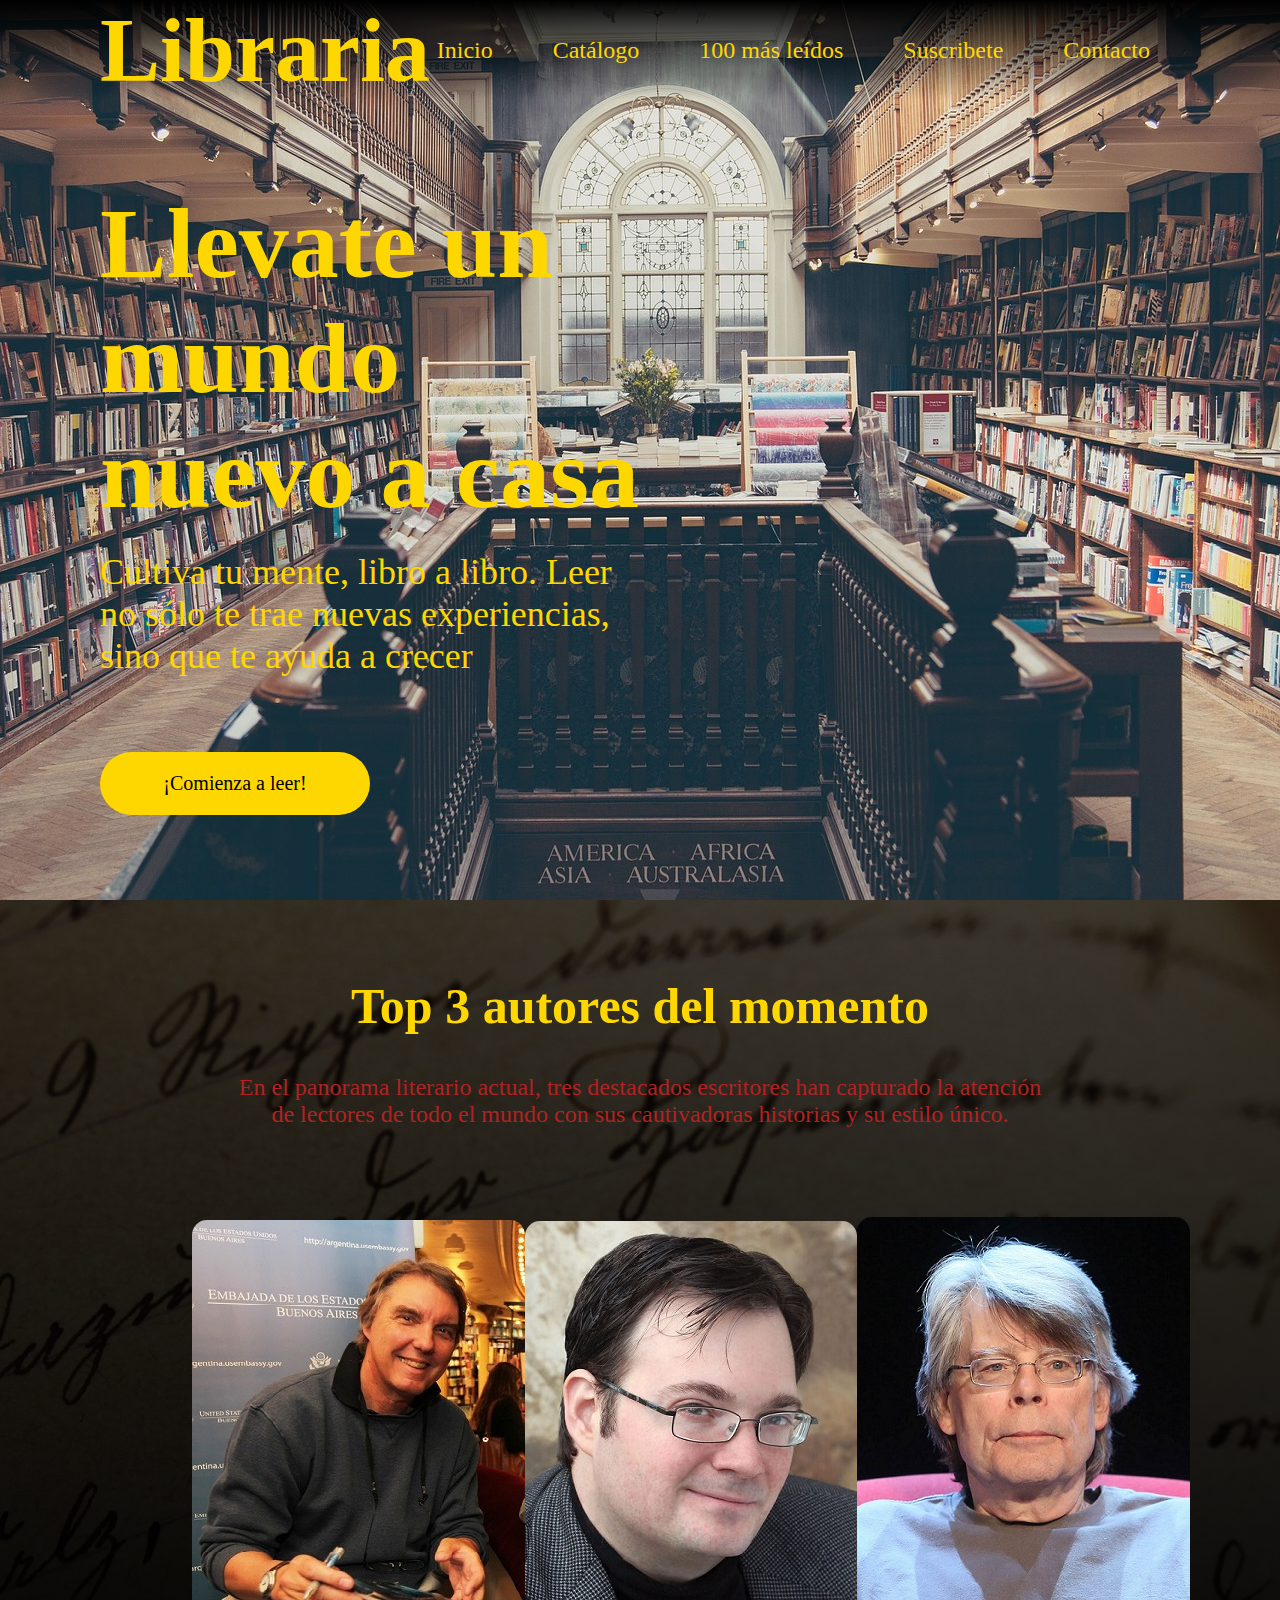
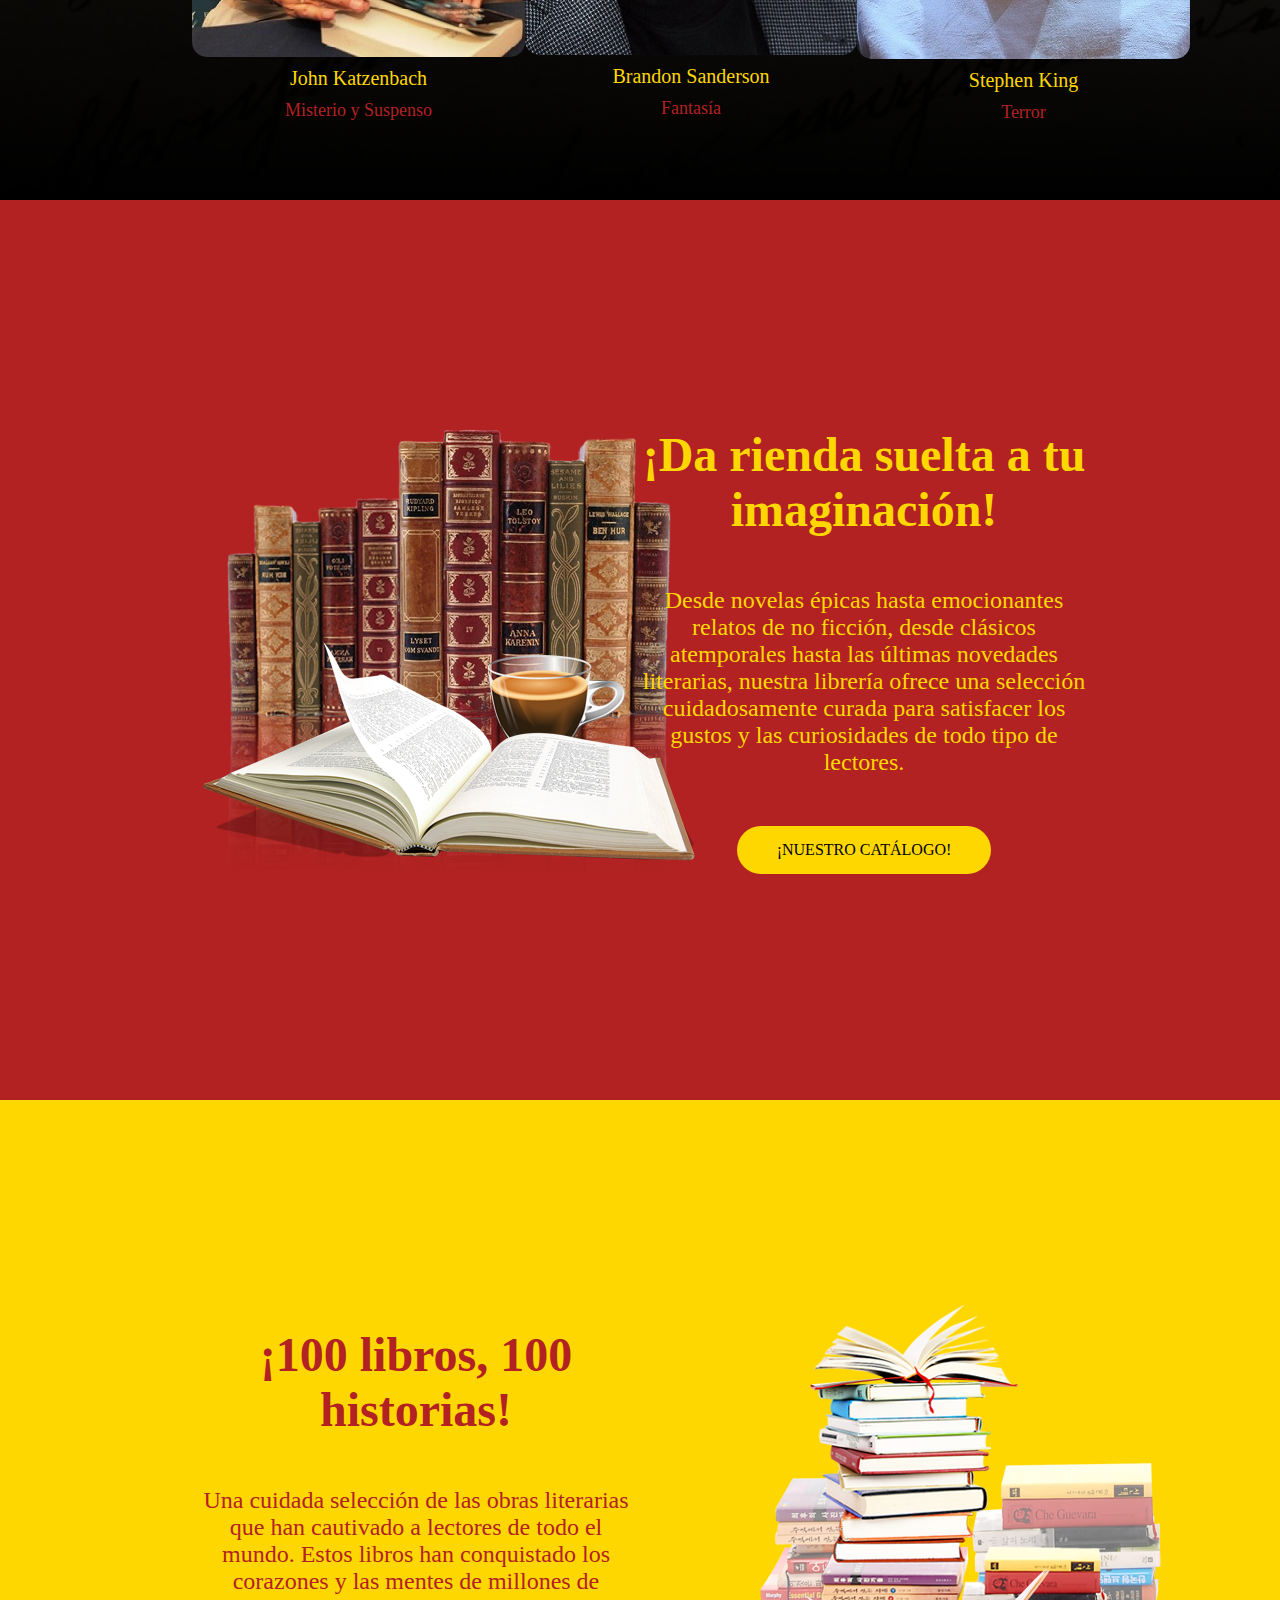
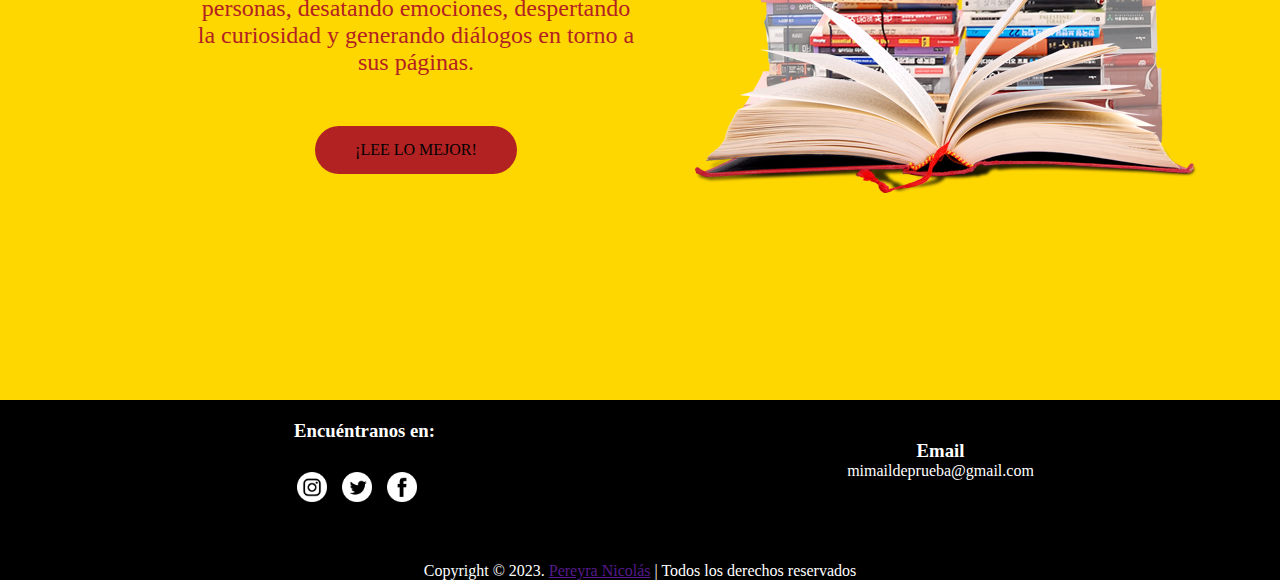
==== index.html @ 9ece628e "Proyecto Final - 01" ====
<!DOCTYPE html>
<html lang="en">
<head>
    <meta charset="UTF-8">
    <meta http-equiv="X-UA-Compatible" content="IE=edge">
    <meta name="viewport" content="width=device-width, initial-scale=1.0">
    <title>Libraria</title>

    <link rel="stylesheet" href="./CSS/estilos.css">
</head>

<body>
    <main class="principal">

        <!-- SECCIÓN 1 -->
        <section id="container">

            <header class="header1">
                <div class="nombrePagina">
                    <h1>Libraria</h1>
                </div>
                <nav>
                    <a href="#" class="links">Inicio</a>
                    <a href="./Pages/catalogo.html" class="links">Catálogo</a>
                    <a href="./Pages/mas_leidos.html" class="links">100 más leídos</a>
                    <a href="./Pages/formulario.html" class="links" target="_blank">Suscribete</a>
                    <a href="#container5" class="links">Contacto</a>
                </nav>
            </header>

            <div class="bannerHeader">
                <div class="textoBanner">
                    <h1>Llevate un mundo nuevo a casa</h1>
                    <p>Cultiva tu mente, libro a libro. Leer no sólo
                       te trae nuevas experiencias, sino que te ayuda a
                       crecer </p>
                    <a href="./Pages/catalogo.html">¡Comienza a leer!</a>
                </div>
            </div>

        </section>

        <!-- SECCIÓN 2 -->
        <section id="container2">
            <div class="textoAutoresML">
                <h2>Top 3 autores del momento</h2>
                <p>En el panorama literario actual, tres destacados escritores han capturado la atención de lectores de todo el mundo con sus cautivadoras historias y su estilo único.</p>
            </div>

            <div class="fotosAutoresML">
                <div class="imagen">
                    <img src="./Assets/Fotos/John_Katzenbach (recortada).jpg" alt="John Katzenbach">
                    <a href="#">John Katzenbach</a>
                    <p>Misterio y Suspenso</p>
                </div>

                <div class="imagen">
                    <img src="./Assets/Fotos/Brandon Sanderson(recortada).jpg" alt="Brandon Sanderson">
                    <a href="#">Brandon Sanderson</a>
                    <p>Fantasía</p>
                </div>

                <div class="imagen">
                    <img src="./Assets/Fotos/Stephen King(recortada).jpg" alt="Stephen King">
                    <a href="#">Stephen King</a>
                    <p>Terror</p>
                </div>
            </div>
        </section>

        <!-- SECCIÓN 3 -->

        <section id="container3">
            <div class="imgCatalogo">
                <img src="./Assets/Fotos/Libro.png" alt="">
            </div>

            <div class="textoCatalogo">
                <h2>¡Da rienda suelta a tu imaginación!</h2>
                <p>Desde novelas épicas hasta emocionantes relatos de no ficción, desde clásicos atemporales hasta las últimas novedades literarias, nuestra librería ofrece una selección cuidadosamente curada para satisfacer los gustos y las curiosidades de todo tipo de lectores.</p>
                <a href="./Pages/catalogo.html">¡NUESTRO CATÁLOGO!</a>
            </div>
        </section>

        <!-- SECCIÓN 4 -->

        <section id="container4">
            <div class="texto100">
                <h2>¡100 libros, 100 historias!</h2>
                <p>Una cuidada selección de las obras literarias que han cautivado a lectores de todo el mundo. Estos libros han conquistado los corazones y las mentes de millones de personas, desatando emociones, despertando la curiosidad y generando diálogos en torno a sus páginas.</p>
                <a href="#">¡LEE LO MEJOR!</a>
            </div>

            <div class="img100">
                <img src="./Assets/Fotos/Libro 2.png" alt="">
            </div>
        </section>

        <!-- SECCIÓN 5 -->

        <section id="container5">
            <div class="textoFooter">
                <div id="caja1">
                    <h3>Encuéntranos en:</h3>
                    <div id="redes">
                        <img src="./Assets/Iconos/Instagram.png" alt="Logo Instagram">
                        <img src="./Assets/Iconos/Twitter.png" alt="Logo Twitter">
                        <img src="./Assets/Iconos/Facebook.png" alt="Logo Facebook">
                    </div>
                </div>

                <div id="caja2">
                    <h3>Email</h3>
                    <p>mimaildeprueba@gmail.com</p>
                </div>
            </div>

            <footer>
                <p>Copyright &copy; 2023. <a href="">Pereyra Nicolás</a> | Todos los derechos reservados</p>
            </footer>
        </section>
    </main>

    
</body>

</html>
---- CSS/estilos.css ----
*{
    margin: 0;
    padding: 0;
    box-sizing: border-box;
}

.main{
    width: 100;
}

/* SECCIÓN 1 */

#container{
    width: 100%;
    height: 100vh;
    background-image: url(../Assets/Fotos/Fondo.jpg);
    background-position: center;
}

.header1{
    background-color: black;
    background: linear-gradient(180deg, rgba(0,0,0), rgba(0,0,0,0));
    width: 100%;
    height: 100px;
    display: flex;
    overflow: hidden;
}

.nombrePagina{
    color: gold;
    width: 20%;
    font-size: 45px;
    display: flex;
    align-items: center;
    justify-content: start;
    padding-left: 100px;
}

nav{
    width: 80%;
    display: flex;
    justify-content: end;
    align-items: center;
    padding-right: 100px;
}

.links{
    color: gold;
    padding: 70px 30px;
    text-decoration: none;
    font-size: 24px;
}

.links:hover{
    background-color: firebrick;
    color: #fff;
}

.bannerHeader{
    height: calc(100vh - 100px);
    width: 100%;
    display: flex;
    align-items: center;
    justify-content: start;
    color: gold;
}

.textoBanner{
    width: 50%;
    display: flex;
    flex-direction: column;
    padding-left: 100px;
}

.textoBanner h1{
    font-size: 100px;
}

.textoBanner p{
    font-size: 36px;
    margin: 20px 0 75px 0;
}

.textoBanner a{
    color: black;
    background-color: gold;
    padding: 20px 0;
    width: 50%;
    text-align: center;
    padding: 20px 0;
    text-decoration: none;
    font-size: 20px;
    border-radius: 50px;
}

.textoBanner a:hover{
    color: black;
    background-color: firebrick;
}

/* SECCIÓN 2 */

#container2{
    height: 100vh;
    width: 100%;
    display: flex;
    flex-direction: column;
    align-items: center;
    justify-content: center;
    background-image: linear-gradient(rgba(0, 0, 0, 0.712), rgb(0, 0, 0)), url(../Assets/Fotos/Fondo\ 2.jpg); 
    background-position: center;
    padding: 50px 0;
}

.textoAutoresML{
    width: 70%;
    display: flex;
    flex-direction: column;
    align-items: center;
    justify-content: center;
    text-align: center;
}

.textoAutoresML h2{
    color: gold;
    font-size: 50px;
}

.textoAutoresML p{
    color: firebrick;
    margin: 39px;
    font-size: 24px;
}

.fotosAutoresML{
    width: 70%;
    display: flex;
    flex-direction: row;
    justify-content: space-between;
    margin-top: 50px;
}

.imagen{
    display: flex;
    flex-direction: column;
    justify-content: center;
    align-items: center;
}

.imagen img{
    border-radius: 15px;
}

.imagen a{
    margin: 10px 0;
    font-size: 20px;
    text-decoration: none;
    color: gold;
}

.imagen p{
    font-size: 18px;
    color: firebrick;
}

/* SECCIÓN 3 */

#container3{
    height: 100vh;
    width: 100%;
    display: flex;
    flex-direction: row;
    align-items: center;
    justify-content: center;
    background-color: firebrick;
    padding: 50px 0;
    color: gold;
}

.imgCatalogo{
    width: 35%;
}

.textoCatalogo{
    width: 35%;
    display: flex;
    flex-direction: column;
    justify-content: center;
    align-items: center;
}

.textoCatalogo h2{
    font-size: 48px;
    text-align: center;
}

.textoCatalogo p{
    font-size: 24px;
    text-align: center;
    margin: 50px 0;
}

.textoCatalogo a{
    background-color: gold;
    color: black;
    border-radius: 25px;
    padding: 15px 40px;
    text-decoration: none;
}

.textoCatalogo a:hover{
    background-color: black;
    color: gold;
    transition: 0.2s;
}

/* SECCIÓN 4 */

#container4{
    height: 100vh;
    width: 100%;
    display: flex;
    flex-direction: row;
    align-items: center;
    justify-content: center;
    background-color: gold;
    padding: 50px 0;
    color: firebrick;
}

.texto100{
    width: 35%;
    display: flex;
    flex-direction: column;
    justify-content: center;
    align-items: center;
}

.texto100 h2{
    font-size: 48px;
    text-align: center;
}

.texto100 p{
    font-size: 24px;
    text-align: center;
    margin: 50px 0;
}

.texto100 a{
    background-color: firebrick;
    color: black;
    border-radius: 25px;
    padding: 15px 40px;
    text-decoration: none;
}

.texto100 a:hover{
    background-color: black;
    color: firebrick;
    transition: 0.2s;
}

.img100{
    width: 35%;
    padding-left: 50px;
}

/* SECCIÓN 5 */

#container5{
    background-color: black;
    width: 100%;
    height: 20vh;
    display: flex;
    flex-direction: column;
    justify-content: space-between;
    align-items: center;
    color: #fff;
}

.textoFooter{
    width: 90%;
    height: 10%;
    display: flex;
    flex-direction: row;
    justify-content: space-between;
    align-items: center;
}

#caja1{
    width: 50%;
    height: 100%;
    display: flex;
    flex-direction: column;
    align-items: center;
    margin: 0 25px;
}

#caja1, #caja2 h3{
    margin-top: 40px;
}

#redes{
    width: 100%;
    height: 40px;
    display: flex;
    flex-direction: row;
    justify-content: center;
    align-items: center;
    margin: 25px 0;
}

#redes img{
    object-fit: cover;
    height: 75%;
    margin-right: 15px;
}

#caja2{
    width: 50%;
    height: 100%;
    display: flex;
    flex-direction: column;
    align-items: center;
}

footer{
    width: 100%;
    height: 10%;
    text-align: center;
}

/* formulario */

#bodyForm{
    background-color: firebrick;
}

.Formulario{
    background-color: #fff;
    border-radius: 15px;
    width: 25%;
    height: auto;
    border: 2px solid #fff;
    margin: auto;
    margin-top: 40px;
}

.input-box{
    margin: 10px;
    padding: 10px;
}

input, textarea{
    border-radius: 4px;
    border-color:  rgb(38, 116, 168);
    border-width: 1.5px;
    width: 100%;
    padding: 10px;
    box-sizing: border-box;
}

#tituloForm{
    margin: 10px;
    margin-top: 30px;
    color: black;
    text-align: center;
}

.Formulario p{
    text-align: center;
    margin: 10px;
}

.button-container {
    text-align: center;
    margin-left: 1cqmax;
    margin-right: 30px;
} 

button{
    border: none;
    background: firebrick;
    border-radius: 15px;
    width: 100%;
    color: black;
    padding: 10px;
    margin: 10px;
}

.required {
    color: firebrick;
}

button:hover{
    background-color: gold;
    color: firebrick;
    transition: 0.2s;
}

/* Catálogo */

#containerCatalogo{
    background-image: linear-gradient(180deg, rgba(0, 0, 0, 0.712), rgb(0, 0, 0) ), url(../Assets/Fotos/FondoCatalogo.jpg);
    width: 100%;
    height: 100vh;
    background-position: center;
}

.header2{
    width: 100%;
    height: 100px;
    display: flex;
    overflow: hidden;
}

.header2 .links:hover{
    background-color: firebrick;
    color: black;
}

#containerArt{
    margin-top: 25px;
    width: 100%;
    display: flex;
    flex-wrap: wrap;
    justify-content: center;
    align-items: center;
}

.box{
    width: 350px;
    height: 350px;
    border: solid 1px firebrick;
    text-align: center;
    line-height: 60px;
    color: white;
    margin: 10px;
    display: flex;
    flex-direction: column;
    align-items: center;
    border-radius: 15px;
}

.imagenSupuesta{
    background-color: lightgray;
    width: 50%;
    height: 350px;
    margin-top: 15px;
}

/* 100 Más leídos */

#containerMasLeidos{
    background-image: linear-gradient(180deg, rgba(0, 0, 0, 0.712), rgb(0, 0, 0) ), url(../Assets/Fotos/FondoMasLeídos.jpg);
    background-position: center;
    width: 100%;
    height: 100vh;
}

body{
    background-color: black;
}
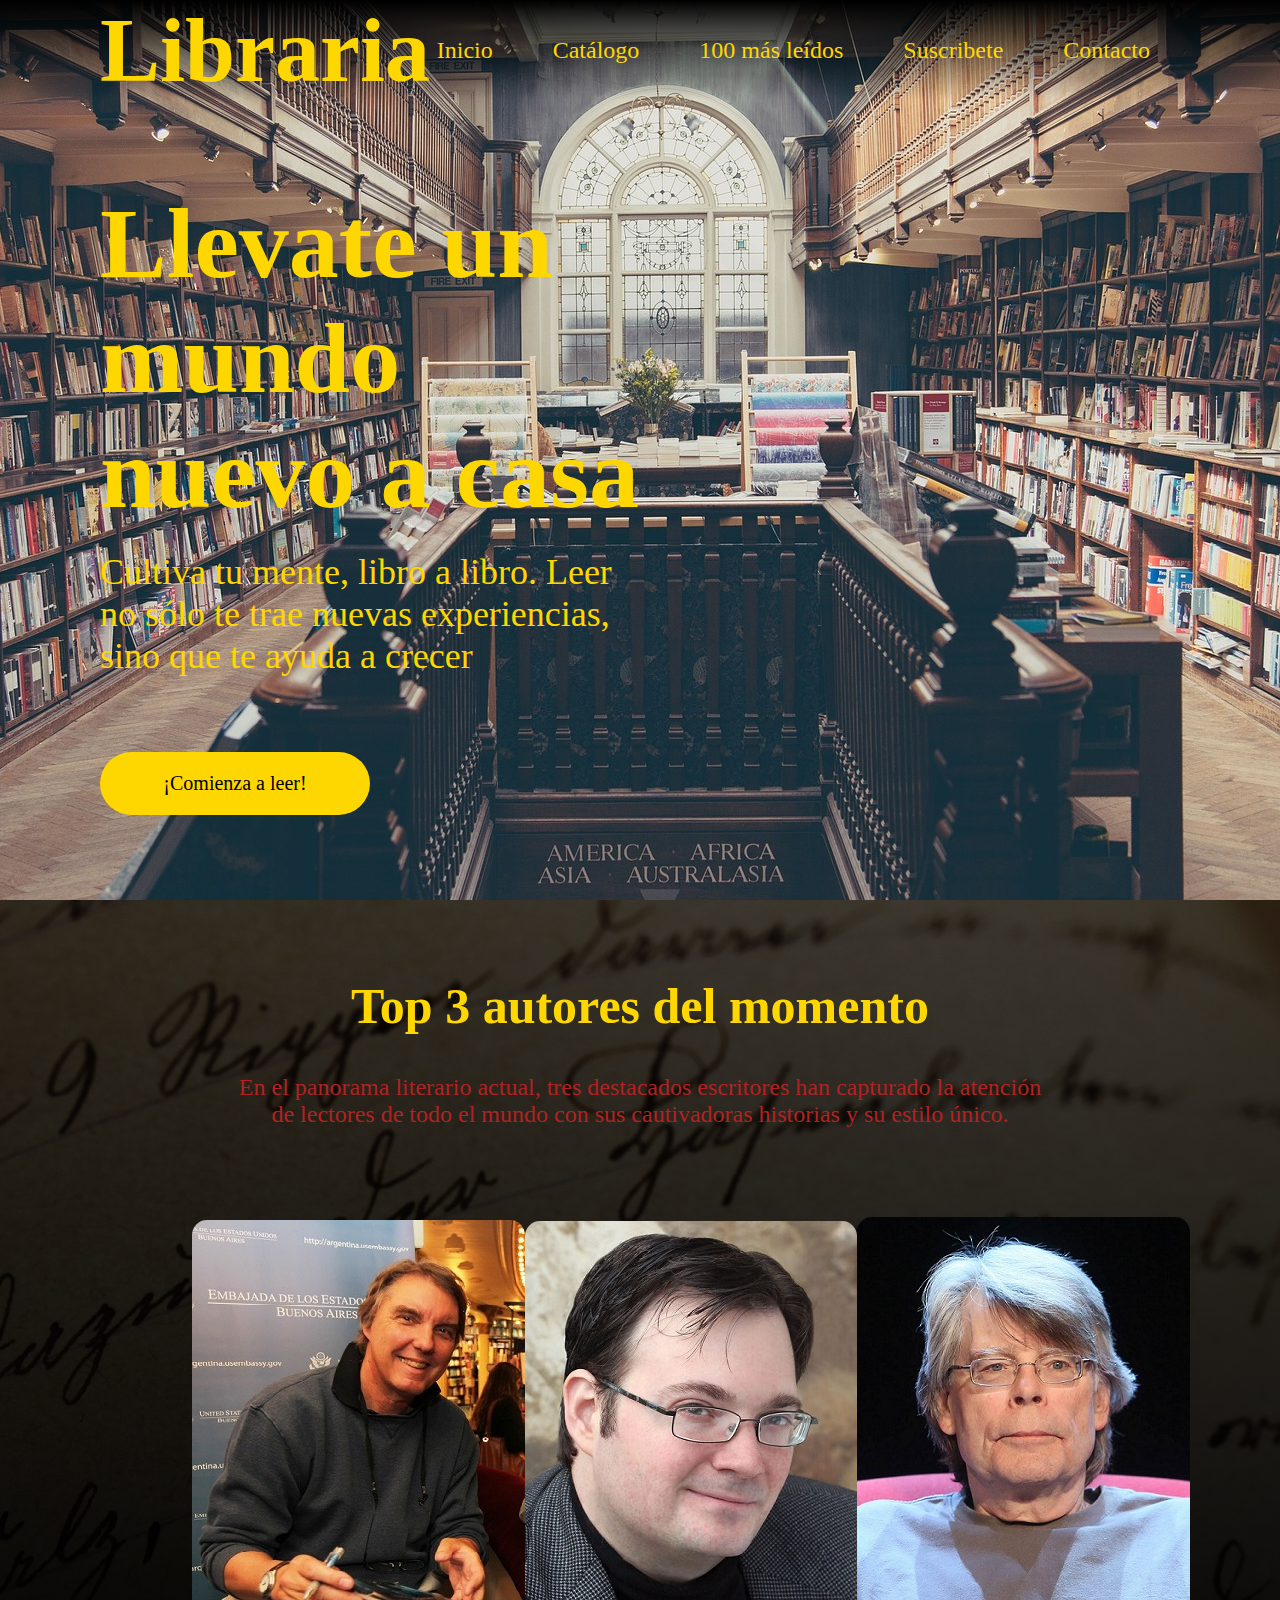
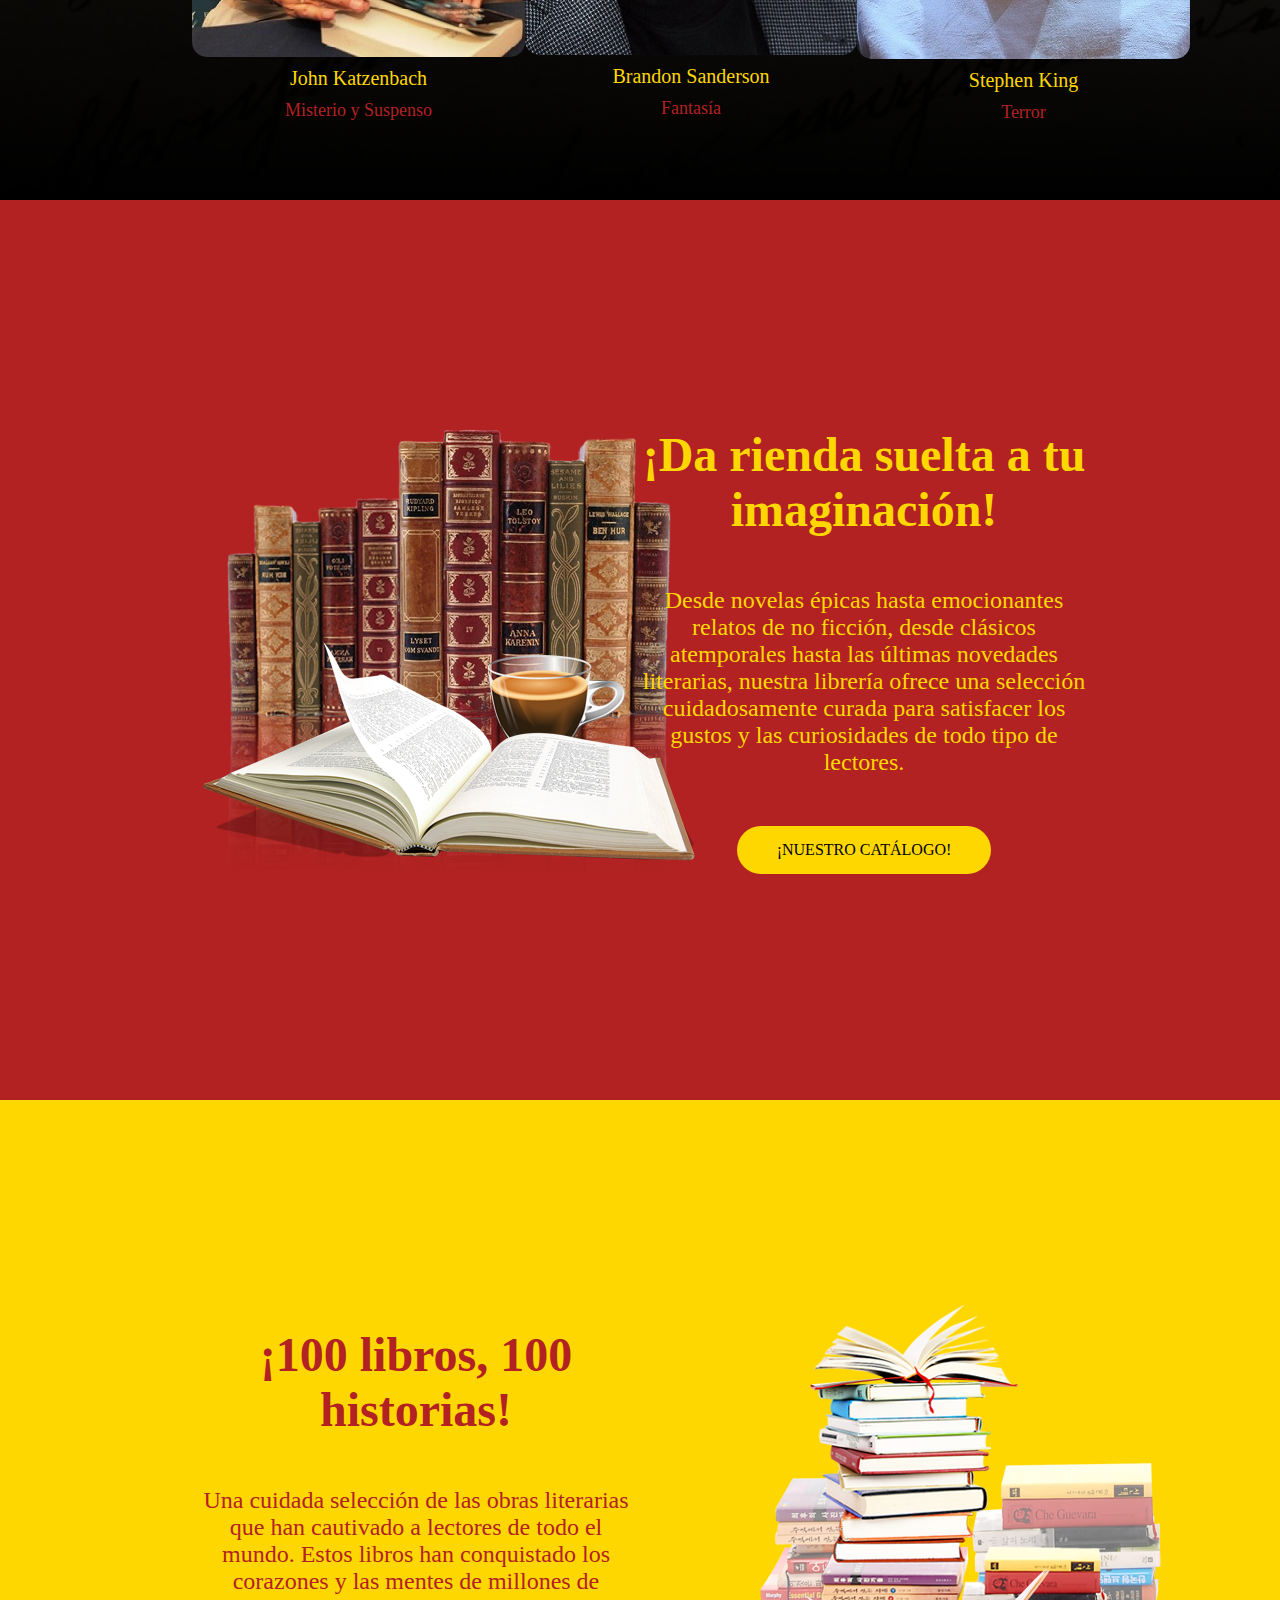
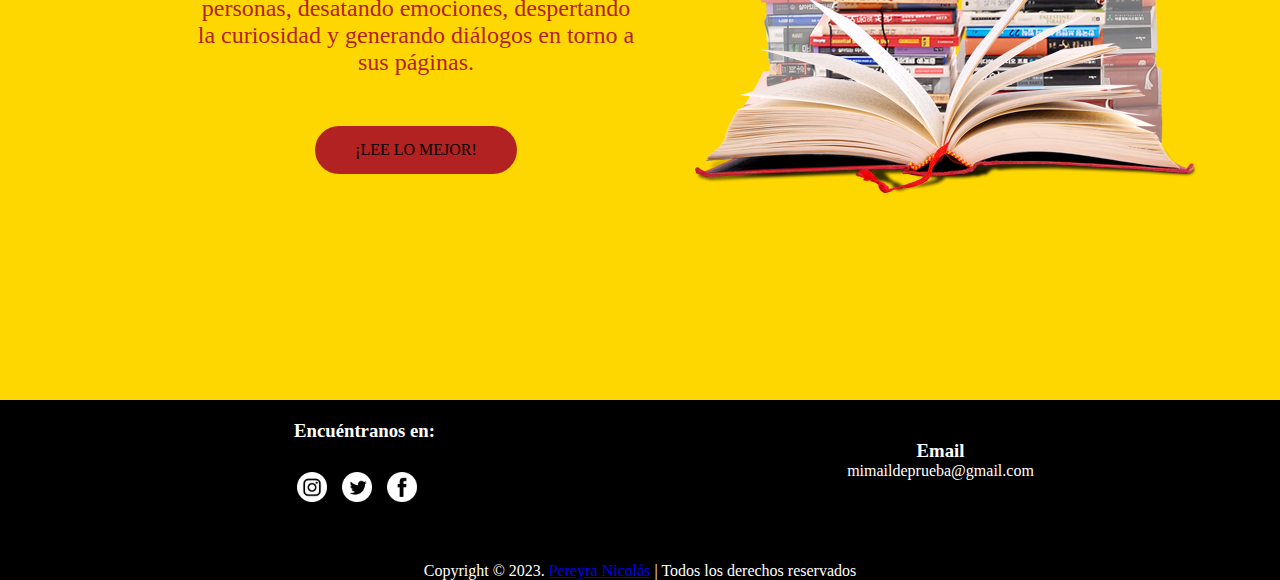
==== commit 38f55bae: "Modifico el repositorio" ====
--- a/index.html
+++ b/index.html
@@ -116,7 +116,7 @@
             </div>
 
             <footer>
-                <p>Copyright &copy; 2023. <a href="">Pereyra Nicolás</a> | Todos los derechos reservados</p>
+                <p>Copyright &copy; 2023. <a href="https://github.com/Nicopk7/Proyecto-Final---Primera-entrega.git">Pereyra Nicolás</a> | Todos los derechos reservados</p>
             </footer>
         </section>
     </main>
